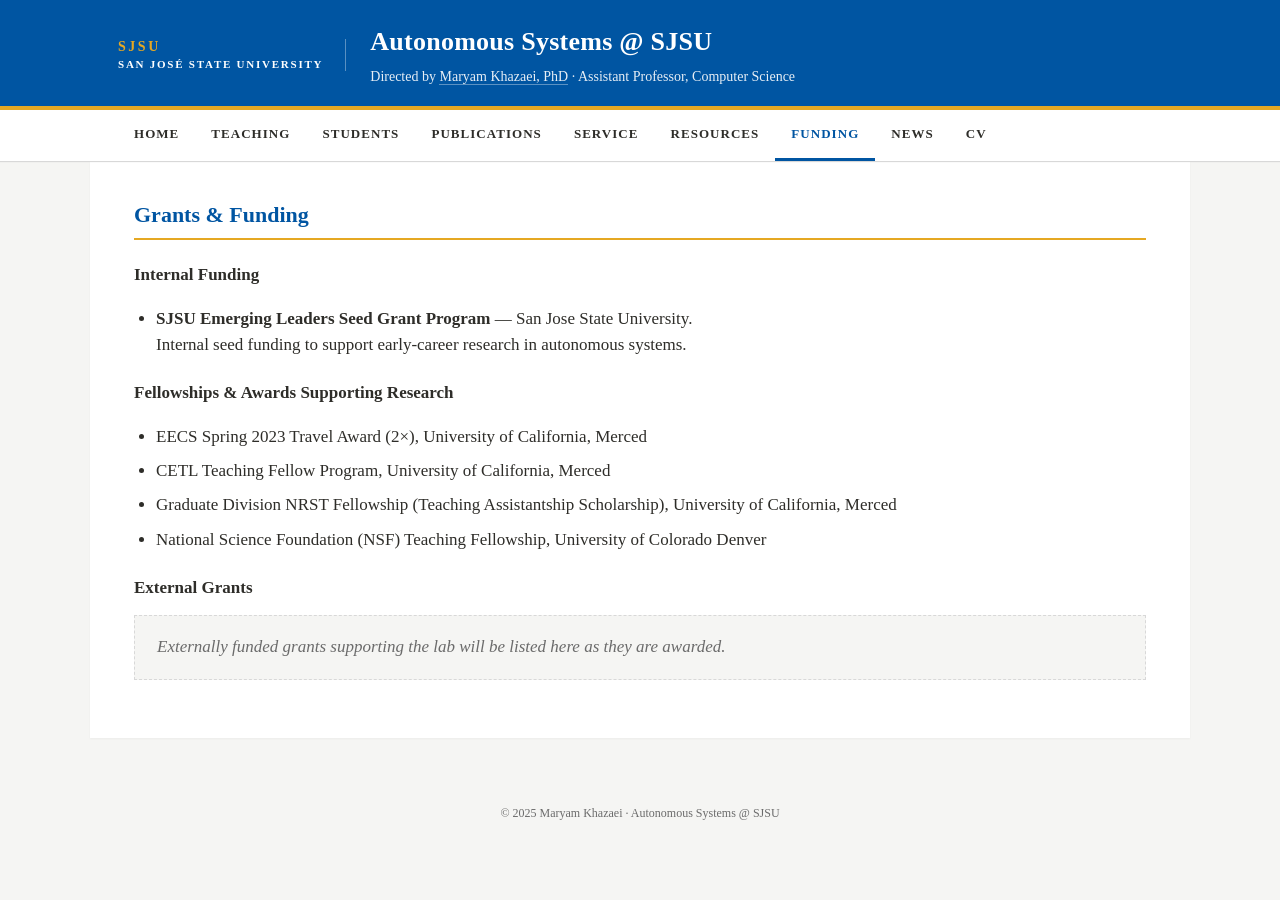
==== funding.html @ 4d0faf07 "Refactor as Autonomous Systems @ SJSU lab site Restructure the single-page personal site into a mult" ====
<!DOCTYPE html>
<html lang="en">
<head>
    <meta charset="UTF-8">
    <title>Funding — Autonomous Systems @ SJSU</title>
    <meta name="viewport" content="width=device-width, initial-scale=1">
    <meta name="description" content="Grants and funding supporting the Autonomous Systems @ SJSU lab.">
    <link rel="icon" type="image/x-icon" href="favicon.ico">
    <link rel="stylesheet" href="css/styles.css">
</head>
<body>

<header class="site-header">
    <div class="header-inner">
        <div class="brand-mark">SJSU<span>San José State University</span></div>
        <div class="titles">
            <h1><a href="index.html">Autonomous Systems @ SJSU</a></h1>
            <div class="pi">Directed by <a href="index.html">Maryam Khazaei, PhD</a> &middot; Assistant Professor, Computer Science</div>
        </div>
    </div>
</header>

<nav class="site-nav">
    <ul>
        <li><a href="index.html">Home</a></li>
        <li><a href="teaching.html">Teaching</a></li>
        <li><a href="students.html">Students</a></li>
        <li><a href="publications.html">Publications</a></li>
        <li><a href="service.html">Service</a></li>
        <li><a href="resources.html">Resources</a></li>
        <li><a href="funding.html" class="active">Funding</a></li>
        <li><a href="news.html">News</a></li>
        <li><a href="cv.html">CV</a></li>
    </ul>
</nav>

<main>

    <h2>Grants &amp; Funding</h2>

    <h3>Internal Funding</h3>
    <ul>
        <li>
            <strong>SJSU Emerging Leaders Seed Grant Program</strong> &mdash; San Jose State University.<br>
            Internal seed funding to support early-career research in autonomous systems.
        </li>
    </ul>

    <h3>Fellowships &amp; Awards Supporting Research</h3>
    <ul>
        <li>EECS Spring 2023 Travel Award (2&times;), University of California, Merced</li>
        <li>CETL Teaching Fellow Program, University of California, Merced</li>
        <li>Graduate Division NRST Fellowship (Teaching Assistantship Scholarship), University of California, Merced</li>
        <li>National Science Foundation (NSF) Teaching Fellowship, University of Colorado Denver</li>
    </ul>

    <h3>External Grants</h3>
    <p class="placeholder">Externally funded grants supporting the lab will be listed here as they are awarded.</p>

</main>

<footer class="site-footer">
    &copy; 2025 Maryam Khazaei &middot; Autonomous Systems @ SJSU
</footer>

</body>
</html>
---- css/styles.css ----
/* Autonomous Systems @ SJSU — site styles
   Palette: SJSU Blue #0055A2, SJSU Gold #E5A823, Black #2E2D29 */

:root {
    --sjsu-blue: #0055A2;
    --sjsu-blue-dark: #003C71;
    --sjsu-gold: #E5A823;
    --sjsu-gold-dark: #C99A00;
    --ink: #2E2D29;
    --muted: #6b6b6b;
    --rule: #d8d8d8;
    --bg: #ffffff;
    --bg-soft: #f5f5f3;
    --content-max: 1100px;
}

* { box-sizing: border-box; }

html, body {
    margin: 0;
    padding: 0;
    background: var(--bg-soft);
    color: var(--ink);
    font-family: "Times New Roman", Times, serif;
    font-size: 17px;
    line-height: 1.55;
}

a {
    color: var(--sjsu-blue);
    text-decoration: none;
    border-bottom: 1px solid transparent;
    transition: color .15s ease, border-color .15s ease;
}
a:hover {
    color: var(--sjsu-gold-dark);
    border-bottom-color: var(--sjsu-gold);
}

/* ---------- Header ---------- */
.site-header {
    background: var(--sjsu-blue);
    color: #fff;
    border-bottom: 4px solid var(--sjsu-gold);
}
.site-header .header-inner {
    max-width: var(--content-max);
    margin: 0 auto;
    padding: 22px 28px 18px;
    display: flex;
    align-items: center;
    gap: 24px;
}
.site-header .brand-mark {
    font-family: "Times New Roman", Times, serif;
    font-weight: 700;
    font-size: 14px;
    letter-spacing: 0.18em;
    text-transform: uppercase;
    color: var(--sjsu-gold);
    border-right: 1px solid rgba(255,255,255,0.35);
    padding-right: 22px;
    line-height: 1.2;
}
.site-header .brand-mark span {
    display: block;
    color: #fff;
    font-size: 11px;
    letter-spacing: 0.16em;
    margin-top: 2px;
}
.site-header .titles h1 {
    margin: 0;
    font-size: 26px;
    font-weight: 600;
    letter-spacing: 0.01em;
}
.site-header .titles h1 a {
    color: #fff;
    border: none;
}
.site-header .titles h1 a:hover { color: var(--sjsu-gold); }
.site-header .titles .pi {
    margin-top: 4px;
    font-size: 14px;
    opacity: 0.9;
}
.site-header .titles .pi a { color: #fff; border-bottom-color: rgba(255,255,255,0.4); }

/* ---------- Navigation ---------- */
.site-nav {
    background: #fff;
    border-bottom: 1px solid var(--rule);
    position: sticky;
    top: 0;
    z-index: 50;
    box-shadow: 0 1px 0 rgba(0,0,0,0.02);
}
.site-nav ul {
    max-width: var(--content-max);
    margin: 0 auto;
    padding: 0 28px;
    list-style: none;
    display: flex;
    flex-wrap: wrap;
    gap: 0;
}
.site-nav li { margin: 0; }
.site-nav a {
    display: block;
    padding: 14px 16px;
    color: var(--ink);
    font-size: 13px;
    font-weight: 600;
    letter-spacing: 0.08em;
    text-transform: uppercase;
    border-bottom: 3px solid transparent;
    border-top: 0;
    border-left: 0;
    border-right: 0;
}
.site-nav a:hover {
    color: var(--sjsu-blue);
    border-bottom-color: var(--sjsu-gold);
}
.site-nav a.active {
    color: var(--sjsu-blue);
    border-bottom-color: var(--sjsu-blue);
}

/* ---------- Main content ---------- */
main {
    max-width: var(--content-max);
    margin: 0 auto 48px;
    background: #fff;
    padding: 36px 44px 44px;
    box-shadow: 0 1px 2px rgba(0,0,0,0.04);
}

h2 {
    color: var(--sjsu-blue);
    font-size: 22px;
    font-weight: 600;
    margin: 32px 0 12px;
    padding-bottom: 6px;
    border-bottom: 2px solid var(--sjsu-gold);
}
h2:first-child { margin-top: 0; }

h3 {
    color: var(--ink);
    font-size: 17px;
    font-weight: 600;
    margin: 22px 0 8px;
}

p { margin: 0 0 14px; }

ul, ol { padding-left: 22px; }
li { margin-bottom: 8px; }

hr {
    border: none;
    border-top: 1px solid var(--rule);
    margin: 28px 0;
}

strong { font-weight: 600; }

/* ---------- Profile block ---------- */
.profile {
    display: flex;
    gap: 28px;
    align-items: flex-start;
    margin-bottom: 12px;
}
.profile img {
    width: 200px;
    height: auto;
    border: 1px solid var(--rule);
    border-top: 4px solid var(--sjsu-gold);
}
.profile .meta { flex: 1; min-width: 0; }
.profile .meta h2 {
    margin-top: 0;
    margin-bottom: 6px;
    border: none;
    padding: 0;
    font-size: 26px;
}
.profile .meta .role {
    color: var(--muted);
    font-size: 15px;
    margin-bottom: 14px;
}
.profile .meta .role .institution { color: var(--sjsu-blue); font-weight: 600; }
.profile .meta .contact { font-size: 14px; line-height: 1.7; }
.profile .meta .contact .label {
    display: inline-block;
    width: 70px;
    color: var(--muted);
    text-transform: uppercase;
    font-size: 11px;
    letter-spacing: 0.08em;
}

/* ---------- Cards / callouts ---------- */
.lab-tag {
    display: inline-block;
    background: var(--sjsu-gold);
    color: var(--sjsu-blue-dark);
    padding: 4px 10px;
    font-size: 11px;
    font-weight: 700;
    letter-spacing: 0.12em;
    text-transform: uppercase;
    margin-bottom: 8px;
}

.callout {
    background: var(--bg-soft);
    border-left: 4px solid var(--sjsu-gold);
    padding: 14px 18px;
    margin: 18px 0;
}

.placeholder {
    color: var(--muted);
    font-style: italic;
    background: var(--bg-soft);
    border: 1px dashed var(--rule);
    padding: 18px 22px;
    margin: 14px 0;
}

/* ---------- Publications list ---------- */
.pub-list { list-style: none; padding-left: 0; }
.pub-list li {
    display: flex;
    gap: 18px;
    align-items: flex-start;
    padding: 14px 0;
    border-bottom: 1px solid var(--rule);
    margin-bottom: 0;
}
.pub-list li:last-child { border-bottom: none; }
.pub-preview {
    flex-shrink: 0;
    width: 110px;
    height: 80px;
    overflow: hidden;
    display: flex;
    align-items: center;
    justify-content: center;
    background: var(--bg-soft);
    border: 1px solid var(--rule);
}
.pub-preview img {
    max-width: 100%;
    max-height: 100%;
    display: block;
}
.pub-preview.empty {
    background: transparent;
    border: none;
}
.pub-body { flex: 1; min-width: 0; }
@media (max-width: 600px) {
    .pub-preview { width: 80px; height: 60px; }
}
.pub-status {
    display: inline-block;
    background: var(--sjsu-blue);
    color: #fff;
    font-size: 10px;
    font-weight: 700;
    letter-spacing: 0.1em;
    text-transform: uppercase;
    padding: 2px 8px;
    margin-right: 8px;
    vertical-align: 1px;
}
.pub-status.accepted { background: var(--sjsu-gold-dark); }
.pub-title { font-weight: 600; }
.pub-venue { color: var(--muted); font-size: 14px; display: block; margin-top: 2px; }

/* ---------- Student list ---------- */
.student-list {
    list-style: none;
    padding-left: 0;
    margin: 12px 0 0;
    display: grid;
    grid-template-columns: repeat(2, minmax(0, 1fr));
    gap: 18px 32px;
}
.student-list > li {
    display: flex;
    gap: 18px;
    align-items: flex-start;
    padding: 14px 0;
    border-bottom: 1px solid var(--rule);
    margin-bottom: 0;
}
.student-list > li:last-child { border-bottom: 1px solid var(--rule); }
@media (max-width: 720px) {
    .student-list { grid-template-columns: 1fr; gap: 0; }
    .student-list > li:last-child { border-bottom: none; }
}
.student-list img {
    width: 110px;
    height: 110px;
    object-fit: cover;
    border: 1px solid var(--rule);
    flex-shrink: 0;
}
.student-list .student-info { font-size: 14px; line-height: 1.6; }
.student-list .student-info .name {
    font-weight: 600;
    color: var(--sjsu-blue);
    font-size: 16px;
}
.student-list .student-info .label {
    color: var(--muted);
    font-weight: 600;
}

/* ---------- Footer ---------- */
.site-footer {
    max-width: var(--content-max);
    margin: 0 auto;
    padding: 18px 44px 32px;
    color: var(--muted);
    font-size: 12px;
    text-align: center;
}

/* ---------- Responsive ---------- */
@media (max-width: 760px) {
    .site-header .header-inner { flex-direction: column; align-items: flex-start; gap: 12px; padding: 18px 20px; }
    .site-header .brand-mark { border-right: none; border-bottom: 1px solid rgba(255,255,255,0.3); padding: 0 0 10px; }
    .site-nav ul { padding: 0 12px; }
    .site-nav a { padding: 12px 10px; font-size: 12px; letter-spacing: 0.04em; }
    main { padding: 24px 20px; margin-bottom: 24px; }
    .profile { flex-direction: column; gap: 18px; }
    .profile img { width: 160px; }
}
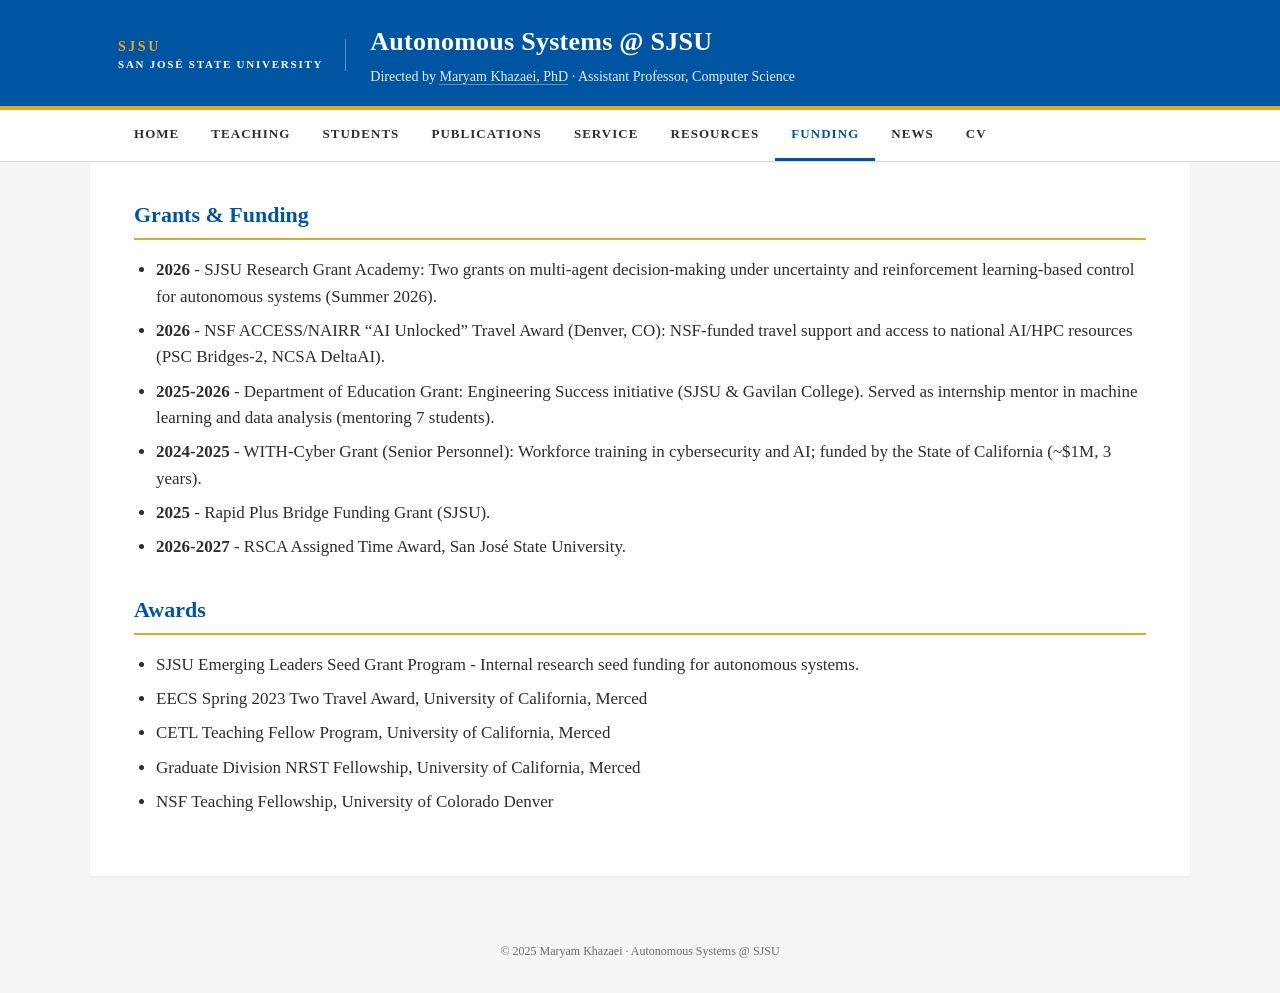
==== commit febd4a17: "Modified funding-news" ====
--- a/funding.html
+++ b/funding.html
@@ -36,29 +36,35 @@
 
 <main>
 
-    <h2>Grants &amp; Funding</h2>
+<h2>Grants &amp; Funding</h2>
+<ul>
+    <li><strong>2026</strong> - SJSU Research Grant Academy: Two grants on multi-agent decision-making under uncertainty and reinforcement learning-based control for autonomous systems (Summer 2026).</li>
 
-    <h3>Internal Funding</h3>
-    <ul>
-        <li>
-            <strong>SJSU Emerging Leaders Seed Grant Program</strong> &mdash; San Jose State University.<br>
-            Internal seed funding to support early-career research in autonomous systems.
-        </li>
-    </ul>
+    <li><strong>2026</strong> - NSF ACCESS/NAIRR “AI Unlocked” Travel Award (Denver, CO): NSF-funded travel support and access to national AI/HPC resources (PSC Bridges-2, NCSA DeltaAI).</li>
 
-    <h3>Fellowships &amp; Awards Supporting Research</h3>
-    <ul>
-        <li>EECS Spring 2023 Travel Award (2&times;), University of California, Merced</li>
-        <li>CETL Teaching Fellow Program, University of California, Merced</li>
-        <li>Graduate Division NRST Fellowship (Teaching Assistantship Scholarship), University of California, Merced</li>
-        <li>National Science Foundation (NSF) Teaching Fellowship, University of Colorado Denver</li>
-    </ul>
+    <li><strong>2025-2026</strong> - Department of Education Grant: Engineering Success initiative (SJSU & Gavilan College). Served as internship mentor in machine learning and data analysis (mentoring 7 students).</li>
 
-    <h3>External Grants</h3>
-    <p class="placeholder">Externally funded grants supporting the lab will be listed here as they are awarded.</p>
+    <li><strong>2024-2025</strong> - WITH-Cyber Grant (Senior Personnel): Workforce training in cybersecurity and AI; funded by the State of California (~$1M, 3 years).</li>
+
+    <li><strong>2025</strong> - Rapid Plus Bridge Funding Grant (SJSU).</li>
+
+    <li><strong>2026-2027</strong> - RSCA Assigned Time Award, San José State University.</li>
+</ul>
+
+<h2>Awards</h2>
+<ul>
+    <li>SJSU Emerging Leaders Seed Grant Program - Internal research seed funding for autonomous systems.</li>
+
+    <li>EECS Spring 2023 Two Travel Award, University of California, Merced</li>
+
+    <li>CETL Teaching Fellow Program, University of California, Merced</li>
+
+    <li>Graduate Division NRST Fellowship, University of California, Merced</li>
+
+    <li>NSF Teaching Fellowship, University of Colorado Denver</li>
+</ul>
 
 </main>
-
 <footer class="site-footer">
     &copy; 2025 Maryam Khazaei &middot; Autonomous Systems @ SJSU
 </footer>
